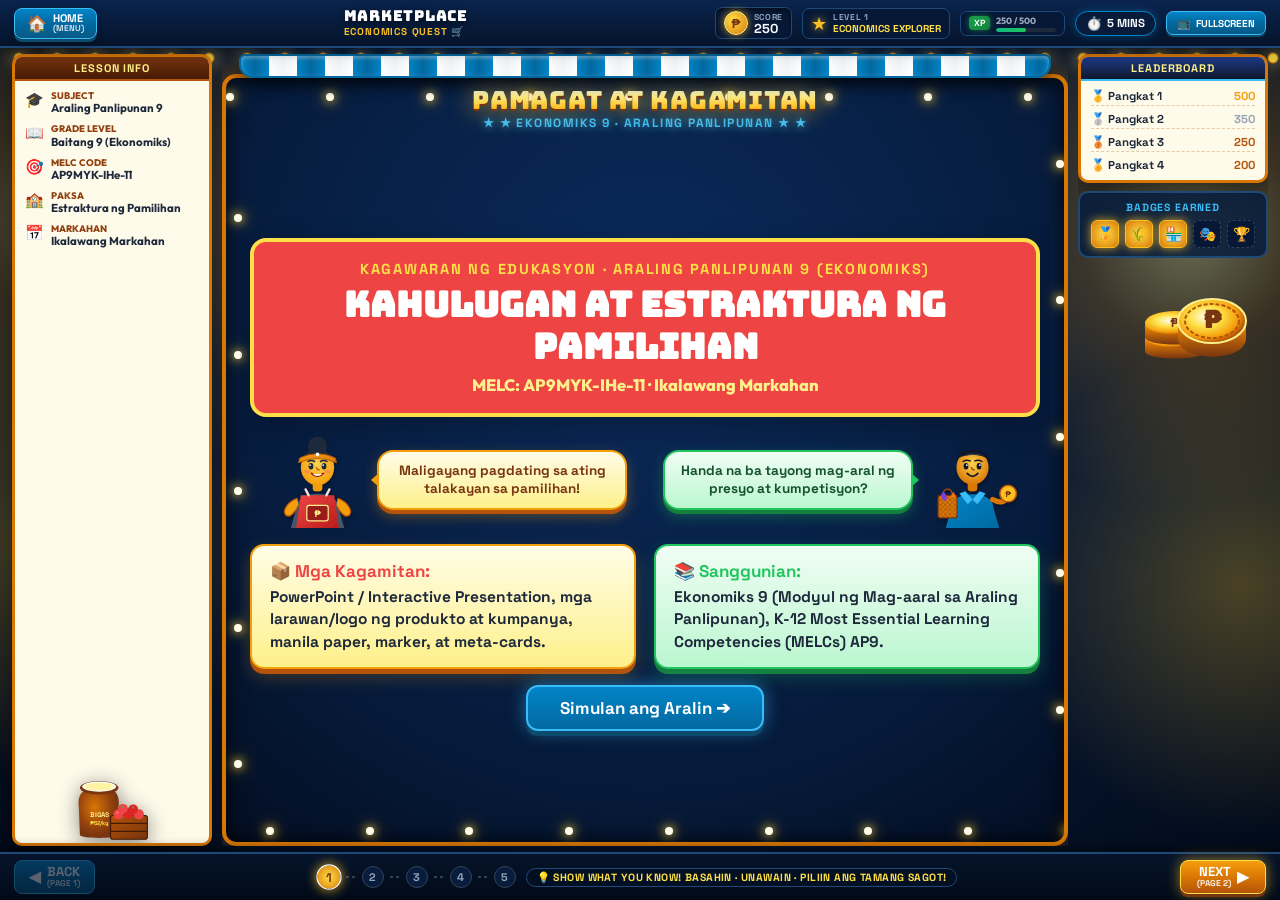
==== index.html @ eea70556 "feat: Complete Marketplace Economics Quest interactive presentation - 23-slide DepEd Grade 9 Araling" ====
<!DOCTYPE html>
<html lang="tl">
<head>
  <meta charset="UTF-8">
  <meta name="viewport" content="width=device-width, initial-scale=1.0">
  <title>Marketplace Economics Quest · Kahulugan at Estraktura ng Pamilihan (Ekonomiks 9)</title>
  <meta name="description" content="DepEd Grade 9 Araling Panlipunan Interactive Presentation: Marketplace Economics Quest.">

  <!-- Google Fonts: Space Grotesk, Bungee, Outfit -->
  <link rel="preconnect" href="https://fonts.googleapis.com">
  <link rel="preconnect" href="https://fonts.gstatic.com" crossorigin>
  <link href="https://fonts.googleapis.com/css2?family=Bungee&family=Outfit:wght@500;600;700;800;900&family=Space+Grotesk:wght@600;700;800;900&display=swap" rel="stylesheet">

  <!-- Modular Stylesheets -->
  <link rel="stylesheet" href="css/main.css">
  <link rel="stylesheet" href="css/backgrounds.css">
  <link rel="stylesheet" href="css/animations.css">
  <link rel="stylesheet" href="css/components.css">
</head>
<body>

  <!-- App Viewport for letterbox centering -->
  <div id="appViewport">
    <!-- Floating Fullscreen Exit Notice -->
    <div id="fullscreenExitNotice">
      <span>✕ Umalis sa Present Mode (o pindutin ang Esc)</span>
    </div>

    <!-- Fixed 16:9 Stage Container (1280x720) -->
    <div id="slideStage" class="stage-night-market">
      
      <!-- Hanging Warm Fairy Lights String -->
      <div class="fairy-lights-string"></div>

      <!-- ============================================================
           TOP GAME HUD BAR
           ============================================================ -->
      <header class="game-hud-bar">
        <!-- Home Button -->
        <button class="hud-btn-home" onclick="App.jumpToId('menu')" title="Bumalik sa Talaan ng Aralin">
          <span class="hud-home-icon">🏠</span>
          <div class="hud-home-text">
            <span class="hud-home-main">HOME</span>
            <span class="hud-home-sub">(MENU)</span>
          </div>
        </button>

        <!-- Marketplace Economics Quest Title Badge -->
        <div class="hud-title-badge">
          <div class="hud-title-text">
            <span class="hud-title-main">MARKETPLACE</span>
            <span class="hud-title-sub">ECONOMICS QUEST 🛒</span>
          </div>
        </div>

        <!-- HUD Game Stats Widgets -->
        <div class="hud-stats-group">
          <!-- 1. Score Widget -->
          <div class="hud-widget">
            <div class="hud-coin-icon">₱</div>
            <div class="hud-stat-meta">
              <span class="hud-stat-label">SCORE</span>
              <span class="hud-stat-value" id="hudScoreVal">250</span>
            </div>
          </div>

          <!-- 2. Level Badge -->
          <div class="hud-level-badge">
            <span class="hud-star-icon">★</span>
            <div class="hud-stat-meta">
              <span class="hud-stat-label">LEVEL <span id="hudLevelNum">1</span></span>
              <span class="hud-level-role">ECONOMICS EXPLORER</span>
            </div>
          </div>

          <!-- 3. XP Progress Bar -->
          <div class="hud-xp-widget">
            <span class="hud-xp-badge">XP</span>
            <div class="hud-stat-meta">
              <div class="hud-xp-meta">
                <span id="hudXpText">250 / 500</span>
              </div>
              <div class="hud-xp-track">
                <div id="hudXpBar" class="hud-xp-bar"></div>
              </div>
            </div>
          </div>

          <!-- 4. Timer Pill -->
          <div class="hud-timer-pill">
            <span class="hud-timer-icon">⏱️</span>
            <span>5 MINS</span>
          </div>

          <!-- Fullscreen Toggle -->
          <button class="hud-btn-fs" id="presentModeBtn" title="I-present nang Fullscreen (F)">
            <span>📺</span>
            <span class="hud-fs-label">FULLSCREEN</span>
          </button>
        </div>
      </header>

      <!-- ============================================================
           MAIN THREE-COLUMN DESK ARENA
           ============================================================ -->
      <main class="game-arena-layout">
        
        <!-- LEFT COLUMN: LESSON INFO TABLET -->
        <aside class="sidebar-tablet-left">
          <div class="tablet-header-tag">
            LESSON INFO
          </div>
          <div class="tablet-content-body">
            <div class="tablet-info-row">
              <span class="tablet-icon">🎓</span>
              <div>
                <div class="tablet-label">Subject</div>
                <div>Araling Panlipunan 9</div>
              </div>
            </div>
            <div class="tablet-info-row">
              <span class="tablet-icon">📖</span>
              <div>
                <div class="tablet-label">Grade Level</div>
                <div>Baitang 9 (Ekonomiks)</div>
              </div>
            </div>
            <div class="tablet-info-row">
              <span class="tablet-icon">🎯</span>
              <div>
                <div class="tablet-label">MELC Code</div>
                <div>AP9MYK-IHe-11</div>
              </div>
            </div>
            <div class="tablet-info-row">
              <span class="tablet-icon">🏫</span>
              <div>
                <div class="tablet-label">Paksa</div>
                <div>Estraktura ng Pamilihan</div>
              </div>
            </div>
            <div class="tablet-info-row">
              <span class="tablet-icon">📅</span>
              <div>
                <div class="tablet-label">Markahan</div>
                <div>Ikalawang Markahan</div>
              </div>
            </div>
          </div>
          <!-- Stall Market Prop docked at base of left tablet -->
          <div class="left-market-prop" id="leftMarketPropContainer"></div>
        </aside>

        <!-- CENTER COLUMN: MAIN GAME ARENA & MARQUEE SIGNBOARD -->
        <section class="center-game-arena">
          <!-- 3D Scallop Awning Canopy -->
          <div class="scallop-canopy"></div>

          <!-- Illuminated Marquee Signboard -->
          <div class="marquee-signboard">
            <!-- Glowing Marquee Bulbs Track along Golden Border -->
            <div class="marquee-bulbs-track" id="marqueeBulbsContainer"></div>

            <!-- Dynamic Marquee Header Title -->
            <div class="marquee-header-wrap">
              <div class="marquee-main-title" id="marqueeTitle">EVALUATION QUEST!</div>
              <div class="marquee-sub-title" id="marqueeSubtitle">★ ★ PILIIN ANG TAMANG SAGOT! ★ ★</div>
            </div>

            <!-- Dynamic Slide Content Container -->
            <div class="marquee-slide-body" id="slideCanvas">
              <!-- Rendered slides injected dynamically here -->
            </div>
          </div>
        </section>

        <!-- RIGHT COLUMN: LEADERBOARD & COIN STACK -->
        <aside class="sidebar-tablet-right">
          <!-- Leaderboard Tablet -->
          <div class="leaderboard-tablet">
            <div class="tablet-header-tag leaderboard-header-tag">
              LEADERBOARD
            </div>
            <div class="leaderboard-list" id="leaderboardList">
              <div class="lb-row">
                <span>🥇 Pangkat 1</span>
                <span class="lb-score-gold" id="lbScore1">500</span>
              </div>
              <div class="lb-row">
                <span>🥈 Pangkat 2</span>
                <span class="lb-score-silver" id="lbScore2">350</span>
              </div>
              <div class="lb-row">
                <span>🥉 Pangkat 3</span>
                <span class="lb-score-bronze" id="lbScore3">250</span>
              </div>
              <div class="lb-row">
                <span>🏅 Pangkat 4</span>
                <span class="lb-score-bronze" id="lbScore4">200</span>
              </div>
            </div>
          </div>

          <!-- Badges Earned Container -->
          <div class="badges-container">
            <div class="badges-header">BADGES EARNED</div>
            <div class="badge-slots-row">
              <div class="badge-slot earned" title="Pagsusuri Champion">🏅</div>
              <div class="badge-slot earned" title="Sorting Master">🌾</div>
              <div class="badge-slot earned" title="Market Explorer">🏪</div>
              <div class="badge-slot" title="Roleplay Artist">🎭</div>
              <div class="badge-slot" title="Quiz Ace">🏆</div>
            </div>
          </div>

          <!-- 3D Stack of Golden ₱ Coins with Ambient Glow -->
          <div class="coin-stack-container" id="coinStackWrap"></div>
        </aside>

      </main>

      <!-- ============================================================
           BOTTOM CONTROL BAR & CHUNKY 3D ARCADE BUTTONS
           ============================================================ */ -->
      <footer class="bottom-arcade-bar">
        <!-- Chunky Blue Back Button -->
        <button class="btn-arcade-blue" id="prevBtn" onclick="App.prevSlide()">
          <span class="btn-arcade-arrow">◀</span>
          <div class="btn-arcade-col-left">
            <span>BACK</span>
            <span class="btn-arcade-page-back" id="backPageLabel">(PAGE 1)</span>
          </div>
        </button>

        <!-- Bottom Center Stepper & Glowing Marquee Ticker -->
        <div class="bottom-center-stepper">
          <!-- Stepper Nodes (1 to 5) -->
          <div class="stepper-nodes-row">
            <div class="step-node active" id="stepNode-1">1</div>
            <div class="step-connector"></div>
            <div class="step-node" id="stepNode-2">2</div>
            <div class="step-connector"></div>
            <div class="step-node" id="stepNode-3">3</div>
            <div class="step-connector"></div>
            <div class="step-node" id="stepNode-4">4</div>
            <div class="step-connector"></div>
            <div class="step-node" id="stepNode-5">5</div>
          </div>

          <!-- Glowing Marquee Ticker -->
          <div class="bottom-ticker-wrap">
            <span>💡 SHOW WHAT YOU KNOW! BASAHIN · UNAWAIN · PILIIN ANG TAMANG SAGOT!</span>
          </div>
        </div>

        <!-- Glowing Golden-Amber Next Button -->
        <button class="btn-arcade-gold" id="nextBtn" onclick="App.nextSlide()">
          <div class="btn-arcade-col-right">
            <span>NEXT</span>
            <span class="btn-arcade-page-next" id="nextPageLabel">(PAGE 2)</span>
          </div>
          <span class="btn-arcade-arrow">▶</span>
        </button>
      </footer>

    </div>
  </div>

  <!-- Draggable Ghost for Pointer DnD -->
  <div id="dragGhost"></div>

  <!-- Modular Scripts -->
  <script src="js/data.js"></script>
  <script src="js/mascots.js"></script>
  <script src="js/stage.js"></script>
  <script src="js/dnd.js"></script>
  <script src="js/slides.js"></script>
  <script src="js/app.js"></script>
</body>
</html>
---- css/main.css ----
/* ============================================================
   MARKETPLACE ECONOMICS QUEST — CORE DESIGN SYSTEM
   Arcade / Game UI with Glowing Marquee & 3D Elements
   Fixed 16:9 Stage (1280x720) with Responsive Auto-Scaler
   ============================================================ */

:root {
  /* Arcade Midnight Palette */
  --bg-dark-deep: #020A17;
  --bg-dark-mid: #051833;
  --bg-dark-blue: #0A2852;
  --bg-navy-panel: #071D3D;
  --bg-glass-card: rgba(10, 36, 75, 0.85);

  /* Glowing Neon Accents */
  --glow-gold: #FBBF24;
  --glow-gold-bright: #FDE047;
  --glow-gold-dark: #B45309;
  --glow-gold-shadow: 0 0 16px rgba(251, 191, 36, 0.65), 0 0 32px rgba(217, 119, 6, 0.4);
  
  --glow-blue: #38BDF8;
  --glow-blue-bright: #7DD3FC;
  --glow-blue-shadow: 0 0 16px rgba(56, 189, 248, 0.65), 0 0 30px rgba(2, 132, 199, 0.4);

  --glow-green: #22C55E;
  --glow-green-shadow: 0 0 14px rgba(34, 197, 94, 0.7);

  --glow-red: #EF4444;
  --glow-red-shadow: 0 0 14px rgba(239, 68, 68, 0.7);

  /* Marquee Gold Border & Bulbs */
  --marquee-border: #D97706;
  --marquee-gold-light: #FEF08A;
  --bulb-on: #FFFBEB;
  --bulb-glow: 0 0 10px #FDE047, 0 0 18px #F59E0B;

  /* Parchment Tablet */
  --parchment-bg: #FFFBEB;
  --parchment-border: #D97706;
  --parchment-shadow: 0 10px 25px rgba(0, 0, 0, 0.45);
  --parchment-text: #1E293B;

  /* 3D Button Shadows */
  --btn-blue-face: linear-gradient(180deg, #0284C7 0%, #0369A1 50%, #075985 100%);
  --btn-blue-edge: #0C4A6E;
  --btn-gold-face: linear-gradient(180deg, #F59E0B 0%, #D97706 50%, #B45309 100%);
  --btn-gold-edge: #78350F;

  /* Classroom & Palengke Accents */
  --market-red: #EF4444;
  --market-red-dark: #B91C1C;
  --market-green: #22C55E;
  --market-green-light: #DCFCE7;
  --market-green-dark: #15803D;
  --market-gold: #F59E0B;
  --market-yellow: #FDE047;
  --slate-board: #0F172A;
  --slate-board-deep: #020617;
  --chalk-white: #F8FAFC;
  --ink: #F8FAFC;
  --ink-muted: #94A3B8;

  /* Stage Dimensions */
  --stage-width: 1280px;
  --stage-height: 720px;
}

*, *::before, *::after {
  box-sizing: border-box;
  margin: 0;
  padding: 0;
}

html, body {
  width: 100%;
  height: 100%;
  overflow: hidden;
  background: #020610;
  font-family: 'Outfit', -apple-system, BlinkMacSystemFont, sans-serif;
  color: #F8FAFC;
  -webkit-font-smoothing: antialiased;
}

/* Floating Fullscreen Exit Notice (Fixed top-right, never occupies layout flow) */
#fullscreenExitNotice {
  position: fixed;
  top: 14px;
  right: 18px;
  background: rgba(15, 23, 42, 0.92);
  border: 1.5px solid rgba(255, 255, 255, 0.25);
  color: #F8FAFC;
  font-family: 'Space Grotesk', sans-serif;
  font-size: 11.5px;
  font-weight: 800;
  padding: 6px 14px;
  border-radius: 999px;
  -webkit-backdrop-filter: blur(8px);
  backdrop-filter: blur(8px);
  cursor: pointer;
  display: none;
  z-index: 99999;
  box-shadow: 0 4px 16px rgba(0, 0, 0, 0.6);
  transition: background 0.2s ease, transform 0.2s ease;
}

#fullscreenExitNotice:hover {
  background: #DC2626;
  border-color: #EF4444;
  transform: translateY(-1px);
}

/* App Viewport Container (True Fluid Web View) */
#appViewport {
  width: 100vw;
  height: 100vh;
  display: flex;
  flex-direction: column;
  background: #020610;
  overflow: hidden;
  position: relative;
}

/* Fluid Responsive Stage Container (Adapts to Web & Fullscreen) */
#slideStage {
  width: 100%;
  height: 100%;
  max-width: 100vw;
  max-height: 100vh;
  flex: 1;
  min-height: 0;
  position: relative;
  margin: 0 auto;
  box-shadow: none;
  overflow: hidden;
  display: flex;
  flex-direction: column;
  background: radial-gradient(circle at 50% 30%, #0B254E 0%, #05152F 60%, #020A18 100%);
  border-radius: 0;
  transform: none;
}

/* ============================================================
   TOP GAME HUD BAR (Slim 48px)
   ============================================================ */
.game-hud-bar {
  height: 48px;
  min-height: 48px;
  max-height: 48px;
  background: linear-gradient(180deg, #0A244E 0%, #05142B 100%);
  border-bottom: 2px solid #1E4976;
  box-shadow: 0 2px 14px rgba(0, 0, 0, 0.5);
  display: flex;
  align-items: center;
  justify-content: space-between;
  padding: 0 14px;
  z-index: 100;
  position: relative;
  flex-shrink: 0;
}

/* 3D Glossy Blue Home Menu Button */
.hud-btn-home {
  background: var(--btn-blue-face);
  color: #FFFFFF;
  border: 1.5px solid #38BDF8;
  border-radius: 8px;
  padding: 4px 12px;
  font-family: 'Space Grotesk', sans-serif;
  font-size: 12px;
  font-weight: 800;
  display: flex;
  align-items: center;
  gap: 6px;
  cursor: pointer;
  box-shadow: 0 3px 0 var(--btn-blue-edge), 0 4px 10px rgba(0, 0, 0, 0.4);
  transition: transform 0.1s ease, box-shadow 0.1s ease;
}

.hud-btn-home:hover {
  transform: translateY(-1px);
  box-shadow: 0 4px 0 var(--btn-blue-edge), 0 0 12px rgba(56, 189, 248, 0.4);
}

.hud-btn-home:active {
  transform: translateY(2px);
  box-shadow: 0 1px 0 var(--btn-blue-edge);
}

.hud-home-icon {
  font-size: 16px;
}

.hud-home-text {
  display: flex;
  flex-direction: column;
  align-items: flex-start;
  line-height: 1;
}

.hud-home-main {
  font-size: 11px;
  font-weight: 900;
}

.hud-home-sub {
  font-size: 8.5px;
  opacity: 0.8;
}

/* HUD Marketplace Quest Title Badge */
.hud-title-badge {
  display: flex;
  align-items: center;
  gap: 8px;
}

.hud-title-text {
  display: flex;
  flex-direction: column;
}

.hud-title-main {
  font-family: 'Bungee', Impact, sans-serif;
  font-size: 15px;
  color: #FFFFFF;
  letter-spacing: 0.05em;
  text-shadow: 0 2px 6px rgba(0, 0, 0, 0.6);
  line-height: 1.1;
}

.hud-title-sub {
  font-family: 'Space Grotesk', sans-serif;
  font-size: 10px;
  font-weight: 800;
  color: #FBBF24;
  letter-spacing: 0.08em;
  text-transform: uppercase;
}

/* HUD Game Stats Widgets */
.hud-stats-group {
  display: flex;
  align-items: center;
  gap: 10px;
}

/* 1. Score Widget */
.hud-widget {
  background: #061836;
  border: 1.5px solid #1E4976;
  border-radius: 7px;
  padding: 3px 8px;
  display: flex;
  align-items: center;
  gap: 6px;
  box-shadow: inset 0 2px 4px rgba(0, 0, 0, 0.5);
}

.hud-coin-icon {
  width: 24px;
  height: 24px;
  border-radius: 50%;
  background: radial-gradient(circle at 35% 35%, #FDE047, #D97706);
  border: 1.5px solid #FEF08A;
  display: flex;
  align-items: center;
  justify-content: center;
  font-family: 'Space Grotesk', sans-serif;
  font-size: 13px;
  font-weight: 900;
  color: #78350F;
  box-shadow: 0 0 8px rgba(251, 191, 36, 0.7);
}

.hud-stat-meta {
  display: flex;
  flex-direction: column;
}

.hud-stat-label {
  font-family: 'Space Grotesk', sans-serif;
  font-size: 8.5px;
  font-weight: 800;
  color: #94A3B8;
  letter-spacing: 0.08em;
  text-transform: uppercase;
}

.hud-stat-value {
  font-family: 'Space Grotesk', monospace;
  font-size: 13px;
  font-weight: 900;
  color: #F8FAFC;
  line-height: 1;
}

/* 2. Level Badge */
.hud-level-badge {
  display: flex;
  align-items: center;
  gap: 6px;
  background: #061836;
  border: 1.5px solid #1E4976;
  border-radius: 7px;
  padding: 3px 8px;
}

.hud-star-icon {
  font-size: 18px;
  color: #FBBF24;
  text-shadow: 0 0 8px rgba(251, 191, 36, 0.8);
}

.hud-level-role {
  font-family: 'Space Grotesk', sans-serif;
  font-size: 10px;
  font-weight: 900;
  color: #FDE047;
}

/* 3. XP Progress Bar */
.hud-xp-widget {
  display: flex;
  align-items: center;
  gap: 6px;
  background: #061836;
  border: 1.5px solid #1E4976;
  border-radius: 7px;
  padding: 3px 8px;
}

.hud-xp-badge {
  background: linear-gradient(135deg, #16A34A, #15803D);
  color: #FFFFFF;
  font-family: 'Space Grotesk', sans-serif;
  font-size: 9px;
  font-weight: 900;
  padding: 1px 5px;
  border-radius: 4px;
  box-shadow: 0 0 6px rgba(34, 197, 94, 0.5);
}

.hud-xp-meta {
  display: flex;
  justify-content: space-between;
  font-size: 9px;
  font-weight: 800;
  color: #94A3B8;
  margin-bottom: 2px;
}

.hud-xp-track {
  width: 60px;
  height: 4px;
  background: #1E293B;
  border-radius: 999px;
  overflow: hidden;
}

.hud-xp-bar {
  height: 100%;
  width: 50%;
  background: linear-gradient(90deg, #10B981, #22C55E);
  border-radius: 999px;
  transition: width 0.3s ease;
}

/* 4. Timer Pill */
.hud-timer-pill {
  background: #081B3B;
  border: 1.5px solid #0284C7;
  border-radius: 999px;
  padding: 3px 10px;
  display: flex;
  align-items: center;
  gap: 5px;
  font-family: 'Space Grotesk', sans-serif;
  font-size: 11.5px;
  font-weight: 800;
  color: #F8FAFC;
  box-shadow: 0 0 8px rgba(2, 132, 199, 0.4);
}

.hud-timer-icon {
  font-size: 13px;
}

/* Fullscreen Button */
.hud-btn-fs {
  background: var(--btn-blue-face);
  color: #FFFFFF;
  border: 1.5px solid #38BDF8;
  border-radius: 7px;
  padding: 4px 10px;
  font-family: 'Space Grotesk', sans-serif;
  font-size: 11px;
  font-weight: 800;
  cursor: pointer;
  display: flex;
  align-items: center;
  gap: 5px;
  box-shadow: 0 2px 0 var(--btn-blue-edge);
}

.hud-fs-label {
  font-size: 10px;
  font-weight: 900;
}

.hud-btn-fs:hover {
  transform: translateY(-1px);
  box-shadow: 0 3px 0 var(--btn-blue-edge), 0 0 10px rgba(56, 189, 248, 0.5);
}

/* ============================================================
   MAIN GAME ARENA GRID (THREE-COLUMN DESK LAYOUT)
   ============================================================ */
.game-arena-layout {
  flex: 1;
  min-height: 0;
  display: grid;
  grid-template-columns: 200px 1fr 190px;
  gap: 10px;
  padding: 6px 12px;
  overflow: hidden;
  position: relative;
  z-index: 10;
}

/* Left Sidebar: Lesson Info Parchment Tablet */
.sidebar-tablet-left {
  background: var(--parchment-bg);
  border: 3px solid var(--parchment-border);
  border-radius: 10px;
  box-shadow: var(--parchment-shadow);
  display: flex;
  flex-direction: column;
  overflow: hidden;
  position: relative;
}

.tablet-header-tag {
  background: linear-gradient(180deg, #78350F 0%, #451A03 100%);
  color: #FEF08A;
  border-bottom: 2px solid #B45309;
  text-align: center;
  padding: 4px 8px;
  font-family: 'Space Grotesk', sans-serif;
  font-size: 11px;
  font-weight: 900;
  letter-spacing: 0.08em;
  text-transform: uppercase;
}

.tablet-content-body {
  padding: 8px 10px;
  display: flex;
  flex-direction: column;
  gap: 6px;
  font-size: 11.5px;
  font-weight: 700;
  color: var(--parchment-text);
  line-height: 1.3;
}

.tablet-info-row {
  display: flex;
  gap: 7px;
  align-items: flex-start;
}

.tablet-icon {
  font-size: 15px;
  flex-shrink: 0;
  margin-top: 1px;
}

.tablet-label {
  font-size: 9.5px;
  font-weight: 800;
  color: #92400E;
  text-transform: uppercase;
}

/* Right Sidebar: Leaderboard Tablet & Coin Stack */
.sidebar-tablet-right {
  display: flex;
  flex-direction: column;
  gap: 8px;
  overflow: hidden;
}

.leaderboard-tablet {
  background: var(--parchment-bg);
  border: 3px solid var(--parchment-border);
  border-radius: 10px;
  box-shadow: var(--parchment-shadow);
  overflow: hidden;
  display: flex;
  flex-direction: column;
}

.leaderboard-list {
  padding: 6px 10px;
  display: flex;
  flex-direction: column;
  gap: 4px;
  font-family: 'Space Grotesk', sans-serif;
  font-size: 11.5px;
  font-weight: 800;
  color: var(--parchment-text);
}

.lb-row {
  display: flex;
  align-items: center;
  justify-content: space-between;
  padding: 2px 0;
  border-bottom: 1px dashed rgba(180, 83, 9, 0.3);
}
.lb-row:last-child {
  border-bottom: none;
}

.leaderboard-header-tag {
  background: linear-gradient(180deg, #1E3A8A 0%, #0F172A 100%);
  color: #FEF08A;
  border-bottom: 2px solid #38BDF8;
}

.lb-score-gold {
  color: #F59E0B;
}

.lb-score-silver {
  color: #94A3B8;
}

.lb-score-bronze {
  color: #B45309;
}

/* 3D Stack of Golden ₱ Coins */
.coin-stack-container {
  display: flex;
  align-items: center;
  justify-content: flex-end;
  padding-right: 8px;
  position: relative;
}

.coin-stack-img {
  width: 90px;
  height: auto;
  filter: drop-shadow(0 6px 12px rgba(251, 191, 36, 0.45));
}

/* Badges Earned Container */
.badges-container {
  background: rgba(7, 29, 61, 0.85);
  border: 2px solid #1E4976;
  border-radius: 10px;
  padding: 8px 10px;
  display: flex;
  flex-direction: column;
  gap: 6px;
}

.badges-header {
  font-family: 'Space Grotesk', sans-serif;
  font-size: 10.5px;
  font-weight: 900;
  color: #38BDF8;
  letter-spacing: 0.08em;
  text-align: center;
  text-transform: uppercase;
}

.badge-slots-row {
  display: flex;
  justify-content: center;
  gap: 6px;
}

.badge-slot {
  width: 28px;
  height: 28px;
  border-radius: 6px;
  background: #061836;
  border: 1.5px dashed #334155;
  display: flex;
  align-items: center;
  justify-content: center;
  font-size: 14px;
}

.badge-slot.earned {
  border: 1.5px solid #FBBF24;
  background: radial-gradient(circle, #FDE047, #D97706);
  box-shadow: 0 0 10px rgba(251, 191, 36, 0.8);
}

/* Center Stage Viewport (Holds the 3D Marquee Stage) */
.center-game-arena {
  display: flex;
  flex-direction: column;
  height: 100%;
  flex: 1;
  min-height: 0;
  position: relative;
  overflow: hidden;
}

/* 3D Striped Scallop Awning Canopy */
.scallop-canopy {
  height: 24px;
  width: 96%;
  margin: 0 auto;
  background: repeating-linear-gradient(
    90deg,
    #0284C7 0,
    #0369A1 14px,
    #0284C7 28px,
    #FFFFFF 28px,
    #F1F5F9 42px,
    #FFFFFF 56px
  );
  border-radius: 6px 6px 14px 14px;
  box-shadow: 0 6px 16px rgba(0, 0, 0, 0.6), inset 0 2px 4px rgba(255, 255, 255, 0.4);
  position: relative;
  z-index: 30;
  border: 2px solid #0369A1;
  flex-shrink: 0;
}

/* ============================================================
   ILLUMINATED MARQUEE SIGNBOARD (WITH GLOWING BULBS)
   ============================================================ */
.marquee-signboard {
  flex: 1;
  min-height: 0;
  background: radial-gradient(circle at 50% 30%, #0A2B5C 0%, #061A3A 70%, #030E22 100%);
  border: 4px solid var(--marquee-border);
  border-radius: 14px;
  box-shadow: 0 0 20px rgba(217, 119, 6, 0.45), inset 0 0 20px rgba(0, 0, 0, 0.8);
  position: relative;
  display: flex;
  flex-direction: column;
  padding: 8px 14px;
  overflow: hidden;
  margin-top: -4px;
  z-index: 20;
}

/* Glowing Marquee Bulbs along the Border */
.marquee-bulbs-track {
  position: absolute;
  top: 0;
  left: 0;
  right: 0;
  bottom: 0;
  pointer-events: none;
  border-radius: 12px;
}

.marquee-bulb {
  position: absolute;
  width: 8px;
  height: 8px;
  border-radius: 50%;
  background: var(--bulb-on);
  box-shadow: var(--bulb-glow);
  animation: bulbBlink 1.4s ease-in-out infinite alternate;
}

@keyframes bulbBlink {
  0% { opacity: 0.65; transform: scale(0.9); }
  100% { opacity: 1; transform: scale(1.15); box-shadow: 0 0 14px #FEF08A, 0 0 24px #F59E0B; }
}

/* Marquee Header Title */
.marquee-header-wrap {
  text-align: center;
  margin-bottom: 4px;
  position: relative;
  flex-shrink: 0;
}

.marquee-main-title {
  font-family: 'Bungee', Impact, sans-serif;
  font-size: clamp(20px, 2.2vw, 25px);
  background: linear-gradient(180deg, #FFFFFF 0%, #FEF08A 35%, #FBBF24 75%, #D97706 100%);
  -webkit-background-clip: text;
  background-clip: text;
  -webkit-text-fill-color: transparent;
  filter: drop-shadow(0 2px 0 #78350F) drop-shadow(0 0 12px rgba(251, 191, 36, 0.7));
  letter-spacing: 0.03em;
  line-height: 1.15;
}

.marquee-sub-title {
  font-family: 'Space Grotesk', sans-serif;
  font-size: clamp(10.5px, 1vw, 12px);
  font-weight: 900;
  color: #38BDF8;
  letter-spacing: 0.12em;
  text-transform: uppercase;
  text-shadow: 0 0 10px rgba(56, 189, 248, 0.8);
}

/* Slide Content Dynamic Container inside Marquee (Fluid Scrollable Canvas) */
.marquee-slide-body {
  flex: 1;
  min-height: 0;
  position: relative;
  overflow-y: auto;
  overflow-x: hidden;
  padding-right: 2px;
}

/* Custom Slim Scrollbar for Slide Canvas */
.marquee-slide-body::-webkit-scrollbar {
  width: 5px;
}
.marquee-slide-body::-webkit-scrollbar-track {
  background: rgba(2, 10, 24, 0.5);
  border-radius: 999px;
}
.marquee-slide-body::-webkit-scrollbar-thumb {
  background: #1E4976;
  border-radius: 999px;
}
.marquee-slide-body::-webkit-scrollbar-thumb:hover {
  background: #38BDF8;
}

/* ============================================================
   BOTTOM NAVIGATION BAR & ARCADE BUTTONS (Slim & Compact 48px)
   ============================================================ */
.bottom-arcade-bar {
  height: 48px;
  min-height: 48px;
  max-height: 48px;
  background: linear-gradient(180deg, #05142B 0%, #020A17 100%);
  border-top: 2px solid #1E4976;
  box-shadow: 0 -2px 12px rgba(0, 0, 0, 0.6);
  display: flex;
  align-items: center;
  justify-content: space-between;
  padding: 0 14px;
  z-index: 100;
  position: relative;
  flex-shrink: 0;
}

/* Chunky 3D Arcade Buttons */
.btn-arcade-blue {
  background: var(--btn-blue-face);
  color: #FFFFFF;
  border: 1.5px solid #38BDF8;
  border-radius: 8px;
  padding: 4px 14px;
  font-family: 'Space Grotesk', sans-serif;
  font-size: 13px;
  font-weight: 900;
  display: flex;
  align-items: center;
  gap: 6px;
  cursor: pointer;
  box-shadow: 0 3px 0 var(--btn-blue-edge), 0 4px 10px rgba(0, 0, 0, 0.4);
  transition: transform 0.1s ease, box-shadow 0.1s ease;
}

.btn-arcade-blue:hover:not(:disabled) {
  transform: translateY(-1px);
  box-shadow: 0 4px 0 var(--btn-blue-edge), 0 0 12px rgba(56, 189, 248, 0.6);
}

.btn-arcade-blue:active:not(:disabled) {
  transform: translateY(2px);
  box-shadow: 0 1px 0 var(--btn-blue-edge);
}

.btn-arcade-blue:disabled {
  opacity: 0.35;
  cursor: not-allowed;
  box-shadow: none;
}

.btn-arcade-gold {
  background: var(--btn-gold-face);
  color: #FFFFFF;
  border: 1.5px solid #FDE047;
  border-radius: 8px;
  padding: 4px 16px;
  font-family: 'Space Grotesk', sans-serif;
  font-size: 13px;
  font-weight: 900;
  display: flex;
  align-items: center;
  gap: 6px;
  cursor: pointer;
  box-shadow: 0 3px 0 var(--btn-gold-edge), 0 0 14px rgba(251, 191, 36, 0.6);
  transition: transform 0.1s ease, box-shadow 0.1s ease;
}

.btn-arcade-gold:hover:not(:disabled) {
  transform: translateY(-1px);
  box-shadow: 0 4px 0 var(--btn-gold-edge), 0 0 18px rgba(251, 191, 36, 0.85);
}

.btn-arcade-gold:active:not(:disabled) {
  transform: translateY(2px);
  box-shadow: 0 1px 0 var(--btn-gold-edge);
}

.btn-arcade-gold:disabled {
  opacity: 0.35;
  cursor: not-allowed;
  box-shadow: none;
}

.btn-arcade-arrow {
  font-size: 15px;
}

.btn-arcade-col-left {
  display: flex;
  flex-direction: column;
  align-items: flex-start;
  line-height: 1.1;
}

.btn-arcade-col-right {
  display: flex;
  flex-direction: column;
  align-items: flex-end;
  line-height: 1.1;
}

.btn-arcade-page-back {
  font-size: 8.5px;
  opacity: 0.85;
}

.btn-arcade-page-next {
  font-size: 8.5px;
  opacity: 0.9;
}

/* Stepper & Legend Container */
.bottom-center-stepper {
  display: flex;
  align-items: center;
  gap: 10px;
}

.stepper-nodes-row {
  display: flex;
  align-items: center;
  gap: 6px;
}

.step-node {
  width: 22px;
  height: 22px;
  border-radius: 50%;
  background: #081D3D;
  border: 1.5px solid #334155;
  color: #94A3B8;
  font-family: 'Space Grotesk', sans-serif;
  font-size: 11px;
  font-weight: 900;
  display: flex;
  align-items: center;
  justify-content: center;
  transition: all 0.2s ease;
}

.step-node.active {
  background: radial-gradient(circle, #FDE047, #D97706);
  border: 1.5px solid #FFFFFF;
  color: #78350F;
  box-shadow: 0 0 10px rgba(251, 191, 36, 0.85);
  transform: scale(1.15);
}

.step-node.done {
  background: #16A34A;
  border-color: #4ADE80;
  color: #FFFFFF;
}

.step-connector {
  width: 10px;
  height: 2px;
  background: repeating-linear-gradient(90deg, #334155, #334155 3px, transparent 3px, transparent 6px);
}

/* Bottom Glowing Ticker */
.bottom-ticker-wrap {
  display: flex;
  align-items: center;
  gap: 6px;
  background: rgba(3, 16, 36, 0.8);
  border: 1px solid #1E4976;
  border-radius: 999px;
  padding: 2px 10px;
  font-family: 'Space Grotesk', sans-serif;
  font-size: 10.5px;
  font-weight: 800;
  color: #FDE047;
  letter-spacing: 0.04em;
  text-transform: uppercase;
  max-width: 460px;
  white-space: nowrap;
  overflow: hidden;
  text-overflow: ellipsis;
}

@media (max-width: 960px) {
  .game-arena-layout {
    grid-template-columns: 165px 1fr 160px;
    gap: 8px;
    padding: 6px 8px;
  }
  .bottom-ticker-wrap {
    display: none;
  }
}
---- css/backgrounds.css ----
/* ============================================================
   RICH NIGHT PALENGKE BACKDROP & GLOWING ATMOSPHERE
   Marketplace Economics Quest: Fairy Lights, Props, Awning
   ============================================================ */

/* Atmospheric Backdrop with Market Depth */
.stage-night-market {
  position: relative;
  background: 
    radial-gradient(ellipse at 12% 45%, rgba(245, 158, 11, 0.22) 0%, transparent 40%),
    radial-gradient(ellipse at 88% 50%, rgba(251, 191, 36, 0.2) 0%, transparent 40%),
    radial-gradient(circle at 50% 20%, #0E356A 0%, #061A3C 60%, #020917 100%);
  overflow: hidden;
}

/* Background Glowing Bokeh & Market Stall Illumination */
.stage-night-market::before {
  content: "";
  position: absolute;
  top: 0;
  left: 0;
  right: 0;
  bottom: 0;
  background-image: 
    /* Warm Hanging Lanterns / Bokeh Glows */
    radial-gradient(circle at 7% 24%, rgba(254, 240, 138, 0.4) 0%, rgba(245, 158, 11, 0.22) 8%, transparent 20%),
    radial-gradient(circle at 93% 26%, rgba(254, 240, 138, 0.4) 0%, rgba(245, 158, 11, 0.22) 8%, transparent 20%),
    radial-gradient(circle at 3% 60%, rgba(251, 191, 36, 0.28) 0%, transparent 18%),
    radial-gradient(circle at 97% 65%, rgba(251, 191, 36, 0.28) 0%, transparent 18%),
    /* Central Ambient Glow */
    radial-gradient(circle at 50% 45%, rgba(56, 189, 248, 0.12) 0%, transparent 45%);
  pointer-events: none;
  z-index: 1;
}

/* Hanging Warm Fairy Lights across the Top */
.fairy-lights-string {
  position: absolute;
  top: 48px;
  left: 0;
  right: 0;
  height: 24px;
  background-image: radial-gradient(circle, #FDE047 3.5px, #F59E0B 4.5px, transparent 6px);
  background-size: 38px 20px;
  background-repeat: repeat-x;
  filter: drop-shadow(0 0 8px rgba(254, 240, 138, 0.9));
  pointer-events: none;
  z-index: 5;
  opacity: 0.9;
}

/* Left Bottom Palengke Prop: Sack of Bigas & Produce Crate (Docked in Left Sidebar) */
.left-market-prop {
  position: relative;
  margin-top: auto;
  width: 100%;
  height: 72px;
  display: flex;
  align-items: center;
  justify-content: center;
  pointer-events: none;
  z-index: 2;
  filter: drop-shadow(0 4px 10px rgba(0, 0, 0, 0.45));
}

.left-market-prop svg {
  width: auto;
  height: 100%;
  max-height: 68px;
  max-width: 100%;
}

/* Right Bottom Palengke Prop: Stack of ₱ Gold Coins (Docked in Right Sidebar) */
.right-market-prop {
  position: relative;
  margin-top: auto;
  width: 100%;
  height: 65px;
  display: flex;
  align-items: center;
  justify-content: center;
  pointer-events: none;
  z-index: 2;
  filter: drop-shadow(0 4px 12px rgba(251, 191, 36, 0.4));
}

.right-market-prop svg {
  width: auto;
  height: 100%;
  max-height: 62px;
  max-width: 100%;
}
---- css/animations.css ----
/* ============================================================
   SIGNATURE 3D SLIDE TRANSITIONS & STAGGERED ENTRANCES
   DepEd Grade 9 Araling Panlipunan: Pamilihan Lesson
   GPU Accelerated, Smooth, Respects prefers-reduced-motion
   ============================================================ */

/* Signature 3D Perspective Slide Transitions */
.slide-view {
  position: absolute;
  top: 0;
  left: 0;
  width: 100%;
  height: 100%;
  display: flex;
  flex-direction: column;
  justify-content: center;
  overflow: hidden;
  padding: 4px 10px;
  transition: transform 0.4s cubic-bezier(0.16, 1, 0.3, 1), 
              opacity 0.35s cubic-bezier(0.16, 1, 0.3, 1);
}

/* Active Slide in view */
.slide-view.active {
  transform: translateX(0) translateZ(0) rotateY(0deg);
  opacity: 1;
  pointer-events: auto;
  z-index: 10;
}

/* Entering from right (Next slide) */
.slide-view.enter-next {
  transform: translateX(100%) translateZ(-120px) rotateY(12deg);
  opacity: 0;
  pointer-events: none;
  z-index: 20;
}

/* Entering from left (Prev slide) */
.slide-view.enter-prev {
  transform: translateX(-100%) translateZ(-120px) rotateY(-12deg);
  opacity: 0;
  pointer-events: none;
  z-index: 20;
}

/* Exiting to left */
.slide-view.exit-left {
  transform: translateX(-100%) translateZ(-120px) rotateY(-12deg);
  opacity: 0;
  pointer-events: none;
  z-index: 5;
}

/* Exiting to right */
.slide-view.exit-right {
  transform: translateX(100%) translateZ(-120px) rotateY(12deg);
  opacity: 0;
  pointer-events: none;
  z-index: 5;
}

/* Hidden (Inactive default) */
.slide-view.hidden {
  display: none;
  opacity: 0;
}

/* ============================================================
   ORCHESTRATED CONTENT ENTRANCES (STAGGERED DELAY)
   ============================================================ */
.slide-view.active .anim-fade-up {
  animation: slideContentFadeUp 0.38s cubic-bezier(0.16, 1, 0.3, 1) both;
}

.slide-view.active .stagger-1 { animation-delay: 0.04s; }
.slide-view.active .stagger-2 { animation-delay: 0.08s; }
.slide-view.active .stagger-3 { animation-delay: 0.12s; }
.slide-view.active .stagger-4 { animation-delay: 0.16s; }
.slide-view.active .stagger-5 { animation-delay: 0.20s; }
.slide-view.active .stagger-6 { animation-delay: 0.24s; }

@keyframes slideContentFadeUp {
  0% {
    opacity: 0;
    transform: translateY(14px);
  }
  100% {
    opacity: 1;
    transform: translateY(0);
  }
}

/* Mascot Gentle Float / Breathing Animation */
.mascot-svg {
  animation: mascotGentleFloat 4s ease-in-out infinite;
  transform-origin: bottom center;
}

@keyframes mascotGentleFloat {
  0%, 100% {
    transform: translateY(0);
  }
  50% {
    transform: translateY(-4px);
  }
}

/* Celebratory Micro-Interactions (Analysis Best Choice & Quiz Correct) */
@keyframes celebratePulse {
  0% {
    transform: scale(0.96);
  }
  50% {
    transform: scale(1.03);
  }
  100% {
    transform: scale(1);
  }
}

.anim-celebrate {
  animation: celebratePulse 0.32s cubic-bezier(0.34, 1.56, 0.64, 1) both;
}

/* Gentle Shake on Incorrect / Misconception Selection */
@keyframes shakeWrong {
  0%, 100% { transform: translateX(0); }
  20%, 60% { transform: translateX(-6px); }
  40%, 80% { transform: translateX(6px); }
}

.anim-shake {
  animation: shakeWrong 0.38s ease-in-out both;
}

/* 3D Flip Card Animation for Market Structures */
.flip-card-wrap {
  perspective: 1000px;
}

.flip-card-inner {
  position: relative;
  width: 100%;
  height: 100%;
  transition: transform 0.5s cubic-bezier(0.4, 0, 0.2, 1);
  transform-style: preserve-3d;
}

.flip-card-wrap.flipped .flip-card-inner {
  transform: rotateY(180deg);
}

.flip-card-front, .flip-card-back {
  position: absolute;
  top: 0;
  left: 0;
  width: 100%;
  height: 100%;
  -webkit-backface-visibility: hidden;
  backface-visibility: hidden;
  border-radius: 12px;
}

.flip-card-back {
  transform: rotateY(180deg);
}

/* ============================================================
   ACCESSIBILITY: PREFERS-REDUCED-MOTION OVERRIDE
   ============================================================ */
@media (prefers-reduced-motion: reduce) {
  .slide-view,
  .flip-card-inner,
  .progress-bar-fill,
  .btn-present,
  .choice-btn,
  .drag-chip {
    transition: none !important;
    animation: none !important;
    transform: none !important;
  }

  .slide-view.enter-next,
  .slide-view.enter-prev,
  .slide-view.exit-left,
  .slide-view.exit-right {
    opacity: 0 !important;
    transform: none !important;
  }

  .slide-view.active {
    opacity: 1 !important;
    transform: none !important;
  }

  .anim-celebrate,
  .anim-shake,
  .mascot-svg,
  .slide-view.active .anim-fade-up {
    animation: none !important;
    transform: none !important;
    opacity: 1 !important;
  }
}
---- css/components.css ----
/* ============================================================
   MARKETPLACE ECONOMICS QUEST — ARCADE QUEST COMPONENTS
   3D Beveled Quest Cards, Glowing Choices, Arcade Badges
   ============================================================ */

/* 3D Beveled Quest Card (White with Metallic Rim - Compact) */
.quest-card {
  background: linear-gradient(180deg, #FFFFFF 0%, #F1F5F9 100%);
  border: 2px solid #CBD5E1;
  border-radius: 10px;
  box-shadow: 0 4px 0 #94A3B8, 0 8px 16px rgba(0, 0, 0, 0.35);
  display: flex;
  flex-direction: column;
  justify-content: space-between;
  align-items: center;
  text-align: center;
  padding: 6px 6px;
  position: relative;
  transition: transform 0.15s ease, box-shadow 0.15s ease, border-color 0.15s ease;
  -webkit-user-select: none;
  user-select: none;
}

.quest-card:hover {
  transform: translateY(-2px);
  border-color: #38BDF8;
  box-shadow: 0 6px 0 #0284C7, 0 12px 20px rgba(56, 189, 248, 0.3);
}

.quest-card.active-quest {
  border-color: #FBBF24;
  box-shadow: 0 5px 0 #D97706, 0 0 16px rgba(251, 191, 36, 0.6);
}

/* Numbered Circular Badge on Card (1, 2, 3...) */
.quest-num-badge {
  position: absolute;
  top: -8px;
  left: -5px;
  width: 22px;
  height: 22px;
  border-radius: 50%;
  background: radial-gradient(circle at 35% 35%, #0284C7, #0C4A6E);
  border: 1.5px solid #FFFFFF;
  color: #FFFFFF;
  font-family: 'Space Grotesk', sans-serif;
  font-size: 11px;
  font-weight: 900;
  display: flex;
  align-items: center;
  justify-content: center;
  box-shadow: 0 2px 4px rgba(0, 0, 0, 0.5);
}

/* Status Pill Lock Badge at the bottom of Quest Card */
.quest-lock-pill {
  width: 90%;
  height: 18px;
  background: #334155;
  border-radius: 999px;
  display: flex;
  align-items: center;
  justify-content: center;
  gap: 3px;
  font-size: 9.5px;
  font-weight: 800;
  color: #94A3B8;
  margin-top: 3px;
}

.quest-lock-pill.unlocked {
  background: linear-gradient(135deg, #16A34A, #15803D);
  color: #FFFFFF;
  box-shadow: 0 0 6px rgba(34, 197, 94, 0.6);
}

/* Arcade Choice Buttons (Interactive Analysis & Quiz) */
.arcade-choice-btn {
  width: 100%;
  text-align: left;
  background: linear-gradient(180deg, #0B254E 0%, #051833 100%);
  border: 2px solid #1E4976;
  border-radius: 10px;
  padding: 12px 18px;
  margin-bottom: 7px;
  font-family: 'Space Grotesk', sans-serif;
  font-size: 17.5px;
  font-weight: 800;
  line-height: 1.4;
  color: #F8FAFC;
  cursor: pointer;
  display: flex;
  justify-content: space-between;
  align-items: center;
  box-shadow: 0 4px 0 #031024, 0 6px 14px rgba(0, 0, 0, 0.4);
  transition: all 0.12s ease;
}

.arcade-choice-btn:hover:not(:disabled) {
  background: linear-gradient(180deg, #0C3672 0%, #08244E 100%);
  border-color: #38BDF8;
  transform: translateX(4px);
  box-shadow: 0 4px 0 #0284C7, 0 0 16px rgba(56, 189, 248, 0.4);
}

.arcade-choice-btn.best-pick,
.arcade-choice-btn.correct {
  background: linear-gradient(180deg, #14532D 0%, #052E16 100%) !important;
  border-color: #22C55E !important;
  color: #DCFCE7 !important;
  font-weight: 800;
  box-shadow: 0 4px 0 #15803D, 0 0 18px rgba(34, 197, 94, 0.7) !important;
}

.arcade-choice-btn.wrong {
  background: linear-gradient(180deg, #7F1D1D 0%, #450A0A 100%) !important;
  border-color: #EF4444 !important;
  color: #FEE2E2 !important;
  box-shadow: 0 4px 0 #B91C1C, 0 0 18px rgba(239, 68, 68, 0.7) !important;
  animation: shakeWrong 0.35s ease-in-out;
}

/* ============================================================
   POINTER DRAG-AND-DROP (ARCADE QUEST BOARD)
   ============================================================ */
.arcade-drag-layout {
  display: grid;
  grid-template-columns: 280px 1fr;
  gap: 12px;
  height: 400px;
}

.arcade-chips-pool {
  background: rgba(3, 16, 36, 0.85);
  border: 2px dashed #1E4976;
  border-radius: 12px;
  padding: 10px;
  display: flex;
  flex-direction: column;
}

.arcade-chips-wrap {
  flex: 1;
  display: flex;
  flex-wrap: wrap;
  gap: 6px;
  align-content: flex-start;
  padding: 6px 0;
  overflow-y: auto;
}

.arcade-drag-chip {
  background: linear-gradient(180deg, #FEF08A 0%, #FBBF24 100%);
  border: 2px solid #D97706;
  border-radius: 8px;
  padding: 6px 10px;
  font-family: 'Space Grotesk', sans-serif;
  font-size: 13px;
  font-weight: 900;
  color: #78350F;
  cursor: grab;
  -webkit-user-select: none;
  user-select: none;
  touch-action: none;
  display: flex;
  align-items: center;
  gap: 6px;
  box-shadow: 0 3px 0 #92400E, 0 4px 10px rgba(0, 0, 0, 0.35);
  transition: transform 0.12s ease, box-shadow 0.12s ease;
}

.arcade-drag-chip:hover {
  transform: translateY(-2px);
  box-shadow: 0 5px 0 #92400E, 0 0 14px rgba(251, 191, 36, 0.8);
}

.arcade-drag-chip:active {
  cursor: grabbing;
}

.arcade-drag-chip.placed {
  opacity: 0.25;
  pointer-events: none;
}

.arcade-drop-zones {
  display: grid;
  grid-template-columns: repeat(2, 1fr);
  grid-template-rows: repeat(3, 1fr);
  gap: 8px;
  height: 100%;
}

.arcade-drop-zone {
  background: rgba(5, 24, 52, 0.9);
  border: 2px solid #1E4976;
  border-radius: 10px;
  padding: 6px 10px;
  display: flex;
  flex-direction: column;
  transition: all 0.15s ease;
  overflow: hidden;
}

.arcade-drop-zone:nth-child(5) {
  grid-column: span 2;
}

.arcade-drop-zone.drag-hover {
  background: #0B356D;
  border-color: #38BDF8;
  box-shadow: 0 0 16px rgba(56, 189, 248, 0.7);
  transform: scale(1.02);
}

.arcade-drop-header {
  font-family: 'Space Grotesk', sans-serif;
  font-size: 12px;
  font-weight: 800;
  color: #38BDF8;
  border-bottom: 1px solid #1E4976;
  padding-bottom: 3px;
  margin-bottom: 4px;
}

/* Aliases for Drag & Drop compatibility */
.drag-layout {
  display: grid;
  grid-template-columns: 280px 1fr;
  gap: 12px;
  flex: 1;
  min-height: 0;
}

.drag-pool-container {
  background: rgba(3, 16, 36, 0.85);
  border: 2px dashed #1E4976;
  border-radius: 12px;
  padding: 10px;
  display: flex;
  flex-direction: column;
}

.pool-chips-wrap {
  flex: 1;
  display: flex;
  flex-wrap: wrap;
  gap: 6px;
  align-content: flex-start;
  padding: 6px 0;
  overflow-y: auto;
}

/* Floating Drag Ghost Element */
#dragGhost {
  position: fixed;
  pointer-events: none;
  z-index: 999999;
  display: none;
  background: linear-gradient(180deg, #FEF08A 0%, #FBBF24 100%);
  border: 2.5px solid #D97706;
  border-radius: 8px;
  padding: 6px 12px;
  font-family: 'Space Grotesk', sans-serif;
  font-size: 13px;
  font-weight: 900;
  color: #78350F;
  box-shadow: 0 10px 25px rgba(0, 0, 0, 0.6), 0 0 18px rgba(251, 191, 36, 0.9);
  transform: translate(-50%, -50%) scale(1.08) rotate(-2deg);
  white-space: nowrap;
  -webkit-user-select: none;
  user-select: none;
}

.drag-chip {
  background: linear-gradient(180deg, #FEF08A 0%, #FBBF24 100%);
  border: 2px solid #D97706;
  border-radius: 8px;
  padding: 6px 10px;
  font-family: 'Space Grotesk', sans-serif;
  font-size: 13px;
  font-weight: 900;
  color: #78350F;
  cursor: grab;
  -webkit-user-select: none;
  user-select: none;
  touch-action: none;
  display: flex;
  align-items: center;
  gap: 6px;
  box-shadow: 0 3px 0 #92400E, 0 4px 10px rgba(0, 0, 0, 0.35);
  transition: transform 0.12s ease, box-shadow 0.12s ease;
}

.drag-chip:hover {
  transform: translateY(-2px);
  box-shadow: 0 5px 0 #92400E, 0 0 14px rgba(251, 191, 36, 0.8);
}

.drag-chip:active {
  cursor: grabbing;
}

.drag-chip.placed {
  opacity: 0.25;
  pointer-events: none;
}

.drag-chip.selected-tap {
  border-color: #38BDF8;
  box-shadow: 0 0 16px rgba(56, 189, 248, 0.9);
  transform: scale(1.05);
}

.drop-zones-grid {
  display: grid;
  grid-template-columns: repeat(2, 1fr);
  grid-template-rows: repeat(3, 1fr);
  gap: 8px;
  height: 100%;
}

.drop-zone {
  background: rgba(5, 24, 52, 0.9);
  border: 2px solid #1E4976;
  border-radius: 10px;
  padding: 6px 10px;
  display: flex;
  flex-direction: column;
  transition: all 0.15s ease;
  overflow: hidden;
}

.drop-zone:nth-child(5) {
  grid-column: span 2;
}

.drop-zone.drag-hover {
  background: #0B356D;
  border-color: #38BDF8;
  box-shadow: 0 0 16px rgba(56, 189, 248, 0.7);
  transform: scale(1.02);
}

.drop-zone-header {
  font-family: 'Space Grotesk', sans-serif;
  font-size: 12px;
  font-weight: 800;
  color: #38BDF8;
  border-bottom: 1px solid #1E4976;
  padding-bottom: 3px;
  margin-bottom: 4px;
}

.drop-zone-items {
  flex: 1;
  display: flex;
  flex-wrap: wrap;
  gap: 4px;
  align-content: flex-start;
  overflow-y: auto;
}

.placed-badge {
  font-family: 'Space Grotesk', sans-serif;
  font-size: 11.5px;
  font-weight: 800;
  padding: 2px 7px;
  border-radius: 6px;
  display: inline-flex;
  align-items: center;
  gap: 4px;
}

.placed-badge.correct {
  background: #14532D;
  color: #86EFAC;
  border: 1px solid #22C55E;
}

.placed-badge.wrong {
  background: #7F1D1D;
  color: #FCA5A5;
  border: 1px solid #EF4444;
}

/* Choice button aliases */
.choice-btn {
  width: 100%;
  text-align: left;
  background: linear-gradient(180deg, #0B254E 0%, #051833 100%);
  border: 2px solid #1E4976;
  border-radius: 10px;
  padding: 12px 18px;
  margin-bottom: 7px;
  font-family: 'Space Grotesk', sans-serif;
  font-size: 17.5px;
  font-weight: 800;
  line-height: 1.4;
  color: #F8FAFC;
  cursor: pointer;
  display: flex;
  justify-content: space-between;
  align-items: center;
  box-shadow: 0 4px 0 #031024, 0 6px 14px rgba(0, 0, 0, 0.4);
  transition: all 0.12s ease;
}

.choice-btn:hover:not(:disabled) {
  background: linear-gradient(180deg, #0C3672 0%, #08244E 100%);
  border-color: #38BDF8;
  transform: translateX(4px);
  box-shadow: 0 4px 0 #0284C7, 0 0 16px rgba(56, 189, 248, 0.4);
}

.choice-btn.best-pick,
.choice-btn.correct {
  background: linear-gradient(180deg, #14532D 0%, #052E16 100%) !important;
  border-color: #22C55E !important;
  color: #DCFCE7 !important;
  font-weight: 800;
  box-shadow: 0 4px 0 #15803D, 0 0 18px rgba(34, 197, 94, 0.7) !important;
}

.choice-btn.wrong {
  background: linear-gradient(180deg, #7F1D1D 0%, #450A0A 100%) !important;
  border-color: #EF4444 !important;
  color: #FEE2E2 !important;
  box-shadow: 0 4px 0 #B91C1C, 0 0 18px rgba(239, 68, 68, 0.7) !important;
  animation: shakeWrong 0.35s ease-in-out;
}

/* ============================================================
   TACTILE ARCADE META-CARDS (HIGH CLASSROOM VISIBILITY)
   Rich Pastel & Metallic Gradients, 3D Bevels, Playful Hover
   ============================================================ */
.meta-card {
  border-radius: 14px;
  padding: 16px 20px;
  position: relative;
  text-align: left;
  border: 2.5px solid transparent;
  box-shadow: 0 5px 0 rgba(0, 0, 0, 0.4), 0 8px 20px rgba(0, 0, 0, 0.35);
  transition: transform 0.15s cubic-bezier(0.2, 0, 0, 1), box-shadow 0.15s ease, border-color 0.15s ease;
  overflow: hidden;
  font-family: 'Space Grotesk', sans-serif;
  color: #1E293B;
  -webkit-user-select: none;
  user-select: none;
}

.meta-card:hover {
  transform: translateY(-3px);
  box-shadow: 0 8px 0 rgba(0, 0, 0, 0.45), 0 14px 28px rgba(0, 0, 0, 0.5);
}

.meta-card:active {
  transform: translateY(2px);
  box-shadow: 0 2px 0 rgba(0, 0, 0, 0.4);
}

/* Yellow / Gold Theme Card (Panimula, Abstraction) */
.meta-card.yellow {
  background: linear-gradient(180deg, #FFFDE7 0%, #FEF08A 100%);
  border-color: #F59E0B;
  box-shadow: 0 5px 0 #B45309, 0 8px 18px rgba(245, 158, 11, 0.25);
  color: #1E293B;
}
.meta-card.yellow:hover {
  border-color: #FDE047;
  box-shadow: 0 8px 0 #B45309, 0 0 18px rgba(251, 191, 36, 0.45);
}

/* Green / Emerald Theme Card (Rules, Ganap) */
.meta-card.green {
  background: linear-gradient(180deg, #F0FDF4 0%, #BBF7D0 100%);
  border-color: #22C55E;
  box-shadow: 0 5px 0 #15803D, 0 8px 18px rgba(34, 197, 94, 0.25);
  color: #1E293B;
}
.meta-card.green:hover {
  border-color: #86EFAC;
  box-shadow: 0 8px 0 #15803D, 0 0 18px rgba(34, 197, 94, 0.45);
}

/* Blue / Cyan Theme Card (Analysis, Quiz) */
.meta-card.blue {
  background: linear-gradient(180deg, #F0F9FF 0%, #BAE6FD 100%);
  border-color: #38BDF8;
  box-shadow: 0 5px 0 #0284C7, 0 8px 18px rgba(56, 189, 248, 0.25);
  color: #1E293B;
}
.meta-card.blue:hover {
  border-color: #7DD3FC;
  box-shadow: 0 8px 0 #0284C7, 0 0 18px rgba(56, 189, 248, 0.45);
}

/* Pink / Coral Theme Card (Activity, Application) */
.meta-card.pink {
  background: linear-gradient(180deg, #FFF1F2 0%, #FECDD3 100%);
  border-color: #FB7185;
  box-shadow: 0 5px 0 #E11D48, 0 8px 18px rgba(244, 63, 94, 0.25);
  color: #1E293B;
}
.meta-card.pink:hover {
  border-color: #FDA4AF;
  box-shadow: 0 8px 0 #E11D48, 0 0 18px rgba(244, 63, 94, 0.45);
}

/* Crisp White Card (General Notes, Tables, Attendance) */
.meta-card.white {
  background: linear-gradient(180deg, #FFFFFF 0%, #F8FAFC 100%);
  border-color: #CBD5E1;
  box-shadow: 0 5px 0 #94A3B8, 0 8px 18px rgba(0, 0, 0, 0.2);
  color: #0F172A;
}
.meta-card.white:hover {
  border-color: #94A3B8;
  box-shadow: 0 8px 0 #64748B, 0 0 14px rgba(255, 255, 255, 0.35);
}

/* ============================================================
   CHUNKY 3D ARCADE BUTTONS
   ============================================================ */
.btn {
  font-family: 'Space Grotesk', sans-serif;
  font-weight: 800;
  display: inline-flex;
  align-items: center;
  justify-content: center;
  gap: 8px;
  cursor: pointer;
  border-radius: 12px;
  border: 2px solid #38BDF8;
  background: var(--btn-blue-face);
  color: #FFFFFF;
  box-shadow: 0 4px 0 var(--btn-blue-edge), 0 6px 14px rgba(0, 0, 0, 0.4);
  transition: transform 0.1s ease, box-shadow 0.1s ease;
  -webkit-user-select: none;
  user-select: none;
}

.btn:hover:not(:disabled) {
  transform: translateY(-2px);
  box-shadow: 0 6px 0 var(--btn-blue-edge), 0 0 16px rgba(56, 189, 248, 0.6);
}

.btn:active:not(:disabled) {
  transform: translateY(2px);
  box-shadow: 0 2px 0 var(--btn-blue-edge);
}

.btn.primary {
  background: linear-gradient(180deg, #0284C7 0%, #0369A1 100%);
  border-color: #38BDF8;
  box-shadow: 0 5px 0 #0C4A6E, 0 0 18px rgba(56, 189, 248, 0.5);
  color: #FFFFFF;
}

.btn.gold {
  background: var(--btn-gold-face);
  border-color: #FDE047;
  box-shadow: 0 5px 0 var(--btn-gold-edge), 0 0 20px rgba(251, 191, 36, 0.65);
  color: #FFFFFF;
}

.btn.gold:hover:not(:disabled) {
  box-shadow: 0 7px 0 var(--btn-gold-edge), 0 0 28px rgba(251, 191, 36, 0.9);
}

.btn.green {
  background: linear-gradient(180deg, #16A34A 0%, #15803D 100%);
  border-color: #4ADE80;
  box-shadow: 0 5px 0 #14532D, 0 0 16px rgba(34, 197, 94, 0.5);
  color: #FFFFFF;
}

/* ============================================================
   CUE BADGES & PILLS
   ============================================================ */
.cue-badge {
  display: inline-flex;
  align-items: center;
  gap: 6px;
  font-family: 'Space Grotesk', sans-serif;
  font-size: 11.5px;
  font-weight: 800;
  text-transform: uppercase;
  letter-spacing: 0.08em;
  padding: 4px 12px;
  border-radius: 999px;
  background: rgba(2, 132, 199, 0.25);
  color: #38BDF8;
  border: 1.5px solid #38BDF8;
  box-shadow: 0 0 10px rgba(56, 189, 248, 0.35);
  width: fit-content;
}

.cue-badge.gold {
  background: rgba(245, 158, 11, 0.2);
  color: #FDE047;
  border-color: #F59E0B;
  box-shadow: 0 0 10px rgba(251, 191, 36, 0.4);
}

.cue-badge.green {
  background: rgba(34, 197, 94, 0.2);
  color: #86EFAC;
  border-color: #22C55E;
  box-shadow: 0 0 10px rgba(34, 197, 94, 0.4);
}

.cue-badge.red {
  background: rgba(239, 68, 68, 0.2);
  color: #FCA5A5;
  border-color: #EF4444;
  box-shadow: 0 0 10px rgba(239, 68, 68, 0.4);
}

/* ============================================================
   HEADINGS & TYPOGRAPHY
   ============================================================ */
.slide-h1 {
  font-family: 'Bungee', Impact, sans-serif;
  font-size: 30px;
  color: #FEF08A;
  letter-spacing: 0.04em;
  line-height: 1.15;
  text-shadow: 0 2px 0 #78350F, 0 0 16px rgba(251, 191, 36, 0.6);
  margin-bottom: 12px;
}

.slide-h2 {
  font-family: 'Space Grotesk', sans-serif;
  font-size: 24px;
  font-weight: 900;
  color: #F8FAFC;
  letter-spacing: -0.01em;
  line-height: 1.2;
  text-shadow: 0 2px 6px rgba(0, 0, 0, 0.6);
  margin-bottom: 8px;
}

.lead-text {
  font-size: 16px;
  line-height: 1.55;
  color: #E2E8F0;
  margin-bottom: 16px;
}

.peso-tag {
  display: inline-flex;
  align-items: center;
  gap: 6px;
  background: linear-gradient(180deg, #15803D 0%, #166534 100%);
  color: #FFFFFF;
  font-family: 'Space Grotesk', sans-serif;
  font-weight: 800;
  font-size: 13px;
  padding: 4px 12px;
  border-radius: 999px;
  border: 1.5px solid #4ADE80;
  box-shadow: 0 2px 0 #14532D, 0 0 10px rgba(34, 197, 94, 0.4);
}

/* ============================================================
   3D FLIP CARDS (SLIDE 16: ESTRAKTURA NG PAMILIHAN)
   ============================================================ */
.flip-card {
  perspective: 1000px;
  cursor: pointer;
  height: 350px;
}

.flip-card-inner {
  position: relative;
  width: 100%;
  height: 100%;
  text-align: center;
  transition: transform 0.6s cubic-bezier(0.4, 0, 0.2, 1);
  transform-style: preserve-3d;
}

.flip-card.flipped .flip-card-inner {
  transform: rotateY(180deg);
}

.flip-card-front, .flip-card-back {
  position: absolute;
  top: 0;
  left: 0;
  width: 100%;
  height: 100%;
  -webkit-backface-visibility: hidden;
  backface-visibility: hidden;
  border-radius: 14px;
}

.flip-card-back {
  transform: rotateY(180deg);
}

/* ============================================================
   ROLEPLAY ENVELOPES (SLIDE 18-20)
   ============================================================ */
.envelope-card {
  position: relative;
  cursor: pointer;
  transition: transform 0.2s ease, box-shadow 0.2s ease;
}

.envelope-card:hover {
  transform: translateY(-4px) scale(1.02);
}

/* ============================================================
   RUBRIC TABLE (SLIDE 20)
   ============================================================ */
.rubric-table {
  width: 100%;
  border-collapse: collapse;
  font-family: 'Space Grotesk', sans-serif;
  font-size: 13px;
}

.rubric-table th {
  background: #0F2E5C;
  color: #FEF08A;
  padding: 8px 12px;
  border: 1.5px solid #1E4976;
  text-align: left;
  font-weight: 800;
  text-transform: uppercase;
}

.rubric-table td {
  padding: 8px 12px;
  border: 1px solid #CBD5E1;
  color: #1E293B;
  background: #FFFFFF;
}

.rubric-table tr:nth-child(even) td {
  background: #F8FAFC;
}

/* ============================================================
   MASCOT SPEECH BUBBLES (CARTOON ARCADE STYLE)
   ============================================================ */
.mascot-bubble {
  position: relative;
  background: #FFFFFF;
  border: 2px solid #CBD5E1;
  border-radius: 16px;
  padding: 10px 16px;
  max-width: 250px;
  box-shadow: 0 4px 0 #94A3B8, 0 8px 18px rgba(0, 0, 0, 0.4);
  font-family: 'Space Grotesk', sans-serif;
  font-size: 13.5px;
  font-weight: 800;
  line-height: 1.35;
  color: #0F172A;
}

.mascot-bubble.bubble-yellow {
  background: linear-gradient(180deg, #FEFCE8 0%, #FEF08A 100%);
  border-color: #F59E0B;
  box-shadow: 0 4px 0 #B45309, 0 6px 14px rgba(245, 158, 11, 0.35);
  color: #78350F;
}

.mascot-bubble.bubble-green {
  background: linear-gradient(180deg, #F0FDF4 0%, #BBF7D0 100%);
  border-color: #22C55E;
  box-shadow: 0 4px 0 #15803D, 0 6px 14px rgba(34, 197, 94, 0.35);
  color: #14532D;
}

.mascot-bubble.bubble-left::after {
  content: "";
  position: absolute;
  top: 50%;
  left: -8px;
  transform: translateY(-50%);
  width: 0;
  height: 0;
  border-top: 7px solid transparent;
  border-bottom: 7px solid transparent;
  border-right: 8px solid #F59E0B;
}

.mascot-bubble.bubble-right::after {
  content: "";
  position: absolute;
  top: 50%;
  right: -8px;
  transform: translateY(-50%);
  width: 0;
  height: 0;
  border-top: 7px solid transparent;
  border-bottom: 7px solid transparent;
  border-left: 8px solid #22C55E;
}

/* ============================================================
   QUICK-TAP ATTENDANCE SYSTEM STYLES
   ============================================================ */
.att-card {
  transition: all 0.2s cubic-bezier(0.2, 0, 0, 1);
  display: flex;
  flex-direction: column;
  justify-content: space-between;
  padding: 18px 14px;
}

.att-status-pill {
  font-family: 'Space Grotesk', sans-serif;
  font-size: 13px;
  font-weight: 900;
  padding: 8px 12px;
  border-radius: 999px;
  display: flex;
  align-items: center;
  justify-content: center;
  gap: 6px;
  margin: 12px 0;
  letter-spacing: 0.04em;
  transition: all 0.2s ease;
}

.att-status-pill.complete {
  background: linear-gradient(135deg, #DCFCE7 0%, #BBF7D0 100%);
  color: #15803D;
  border: 2px solid #22C55E;
  box-shadow: 0 0 12px rgba(34, 197, 94, 0.45);
}

.att-status-pill.absent {
  background: linear-gradient(135deg, #FEF3C7 0%, #FDE68A 100%);
  color: #B45309;
  border: 2px solid #F59E0B;
  box-shadow: 0 0 12px rgba(245, 158, 11, 0.4);
}

.att-status-pill.warning {
  background: linear-gradient(135deg, #FEE2E2 0%, #FECACA 100%);
  color: #B91C1C;
  border: 2px solid #EF4444;
  box-shadow: 0 0 12px rgba(239, 68, 68, 0.4);
}

.att-chips-row {
  display: flex;
  gap: 6px;
  justify-content: center;
}

.att-chip {
  font-family: 'Space Grotesk', sans-serif;
  font-size: 11.5px;
  font-weight: 800;
  padding: 6px 10px;
  border-radius: 8px;
  border: 1.5px solid #CBD5E1;
  background: #FFFFFF;
  color: #334155;
  cursor: pointer;
  box-shadow: 0 2px 4px rgba(0, 0, 0, 0.1);
  transition: all 0.15s ease;
  -webkit-user-select: none;
  user-select: none;
}

.att-chip:hover {
  background: #F8FAFC;
  border-color: #94A3B8;
  transform: translateY(-1px);
}

.att-chip.active-complete {
  background: linear-gradient(135deg, #16A34A, #15803D);
  color: #FFFFFF;
  border-color: #15803D;
  box-shadow: 0 0 10px rgba(34, 197, 94, 0.6);
  font-weight: 900;
}

.att-chip.active-absent {
  background: linear-gradient(135deg, #D97706, #B45309);
  color: #FFFFFF;
  border-color: #92400E;
  box-shadow: 0 0 10px rgba(217, 119, 6, 0.6);
  font-weight: 900;
}

.att-chip.active-warning {
  background: linear-gradient(135deg, #DC2626, #B91C1C);
  color: #FFFFFF;
  border-color: #991B1B;
  box-shadow: 0 0 10px rgba(220, 38, 38, 0.6);
  font-weight: 900;
}
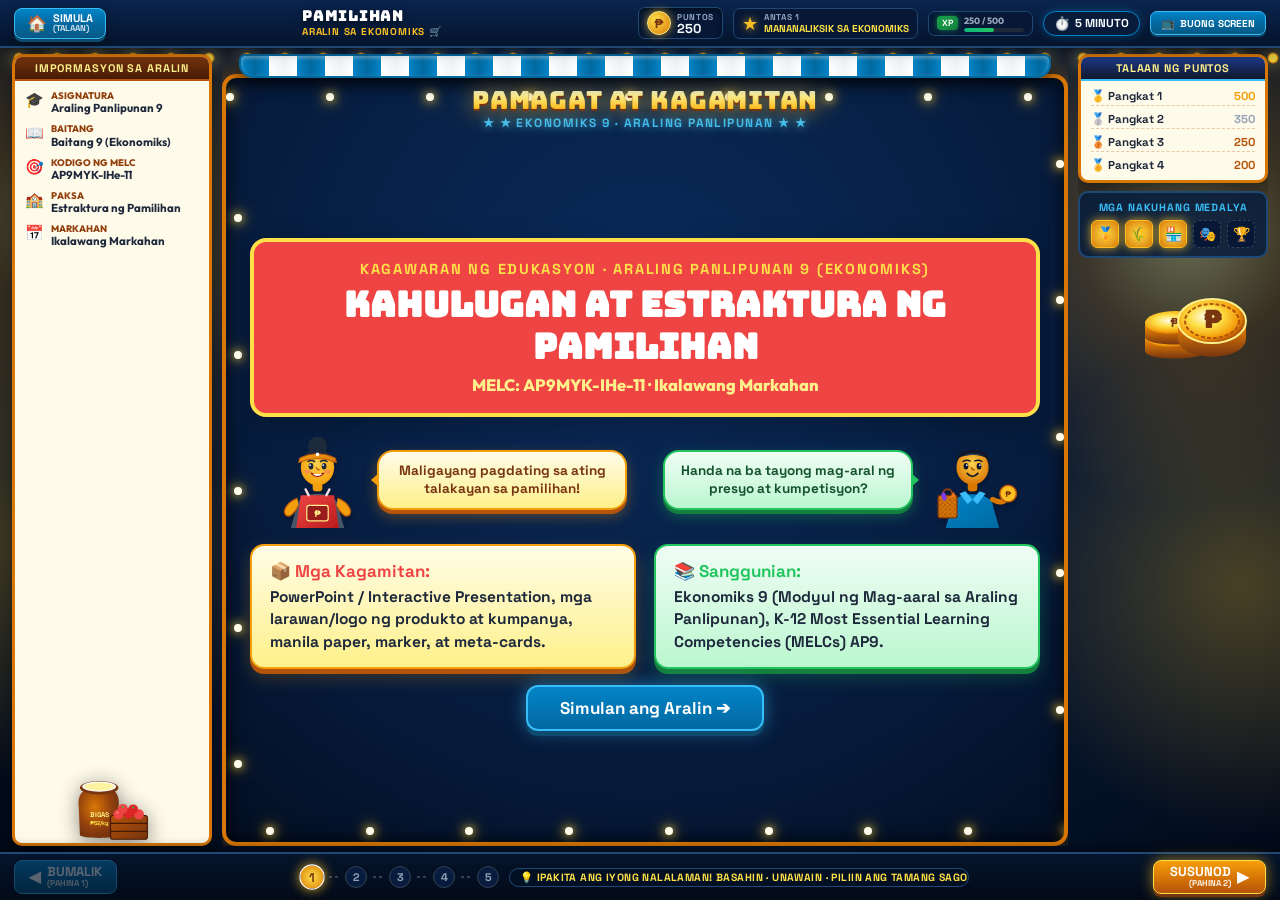
==== commit 123a5e10: "feat(i18n): Gawing purong Filipino ang lahat ng teksto at UI sa aplikasyon" ====
--- a/index.html
+++ b/index.html
@@ -3,8 +3,8 @@
 <head>
   <meta charset="UTF-8">
   <meta name="viewport" content="width=device-width, initial-scale=1.0">
-  <title>Marketplace Economics Quest · Kahulugan at Estraktura ng Pamilihan (Ekonomiks 9)</title>
-  <meta name="description" content="DepEd Grade 9 Araling Panlipunan Interactive Presentation: Marketplace Economics Quest.">
+  <title>Aralin sa Ekonomiks · Kahulugan at Estraktura ng Pamilihan (Baitang 9)</title>
+  <meta name="description" content="DepEd Baitang 9 Araling Panlipunan Interaktibong Presentasyon: Kahulugan at Estraktura ng Pamilihan.">
 
   <!-- Google Fonts: Space Grotesk, Bungee, Outfit -->
   <link rel="preconnect" href="https://fonts.googleapis.com">
@@ -23,7 +23,7 @@
   <div id="appViewport">
     <!-- Floating Fullscreen Exit Notice -->
     <div id="fullscreenExitNotice">
-      <span>✕ Umalis sa Present Mode (o pindutin ang Esc)</span>
+      <span>✕ Umalis sa Buong Screen (o pindutin ang Esc)</span>
     </div>
 
     <!-- Fixed 16:9 Stage Container (1280x720) -->
@@ -40,16 +40,16 @@
         <button class="hud-btn-home" onclick="App.jumpToId('menu')" title="Bumalik sa Talaan ng Aralin">
           <span class="hud-home-icon">🏠</span>
           <div class="hud-home-text">
-            <span class="hud-home-main">HOME</span>
-            <span class="hud-home-sub">(MENU)</span>
+            <span class="hud-home-main">SIMULA</span>
+            <span class="hud-home-sub">(TALAAN)</span>
           </div>
         </button>
 
         <!-- Marketplace Economics Quest Title Badge -->
         <div class="hud-title-badge">
           <div class="hud-title-text">
-            <span class="hud-title-main">MARKETPLACE</span>
-            <span class="hud-title-sub">ECONOMICS QUEST 🛒</span>
+            <span class="hud-title-main">PAMILIHAN</span>
+            <span class="hud-title-sub">ARALIN SA EKONOMIKS 🛒</span>
           </div>
         </div>
 
@@ -59,7 +59,7 @@
           <div class="hud-widget">
             <div class="hud-coin-icon">₱</div>
             <div class="hud-stat-meta">
-              <span class="hud-stat-label">SCORE</span>
+              <span class="hud-stat-label">PUNTOS</span>
               <span class="hud-stat-value" id="hudScoreVal">250</span>
             </div>
           </div>
@@ -68,8 +68,8 @@
           <div class="hud-level-badge">
             <span class="hud-star-icon">★</span>
             <div class="hud-stat-meta">
-              <span class="hud-stat-label">LEVEL <span id="hudLevelNum">1</span></span>
-              <span class="hud-level-role">ECONOMICS EXPLORER</span>
+              <span class="hud-stat-label">ANTAS <span id="hudLevelNum">1</span></span>
+              <span class="hud-level-role">MANANALIKSIK SA EKONOMIKS</span>
             </div>
           </div>
 
@@ -89,13 +89,13 @@
           <!-- 4. Timer Pill -->
           <div class="hud-timer-pill">
             <span class="hud-timer-icon">⏱️</span>
-            <span>5 MINS</span>
+            <span>5 MINUTO</span>
           </div>
 
           <!-- Fullscreen Toggle -->
-          <button class="hud-btn-fs" id="presentModeBtn" title="I-present nang Fullscreen (F)">
+          <button class="hud-btn-fs" id="presentModeBtn" title="I-present nang Buong Screen (F)">
             <span>📺</span>
-            <span class="hud-fs-label">FULLSCREEN</span>
+            <span class="hud-fs-label">BUONG SCREEN</span>
           </button>
         </div>
       </header>
@@ -108,27 +108,27 @@
         <!-- LEFT COLUMN: LESSON INFO TABLET -->
         <aside class="sidebar-tablet-left">
           <div class="tablet-header-tag">
-            LESSON INFO
+            IMPORMASYON SA ARALIN
           </div>
           <div class="tablet-content-body">
             <div class="tablet-info-row">
               <span class="tablet-icon">🎓</span>
               <div>
-                <div class="tablet-label">Subject</div>
+                <div class="tablet-label">Asignatura</div>
                 <div>Araling Panlipunan 9</div>
               </div>
             </div>
             <div class="tablet-info-row">
               <span class="tablet-icon">📖</span>
               <div>
-                <div class="tablet-label">Grade Level</div>
+                <div class="tablet-label">Baitang</div>
                 <div>Baitang 9 (Ekonomiks)</div>
               </div>
             </div>
             <div class="tablet-info-row">
               <span class="tablet-icon">🎯</span>
               <div>
-                <div class="tablet-label">MELC Code</div>
+                <div class="tablet-label">Kodigo ng MELC</div>
                 <div>AP9MYK-IHe-11</div>
               </div>
             </div>
@@ -163,7 +163,7 @@
 
             <!-- Dynamic Marquee Header Title -->
             <div class="marquee-header-wrap">
-              <div class="marquee-main-title" id="marqueeTitle">EVALUATION QUEST!</div>
+              <div class="marquee-main-title" id="marqueeTitle">PAGTATAYA SA ARALIN!</div>
               <div class="marquee-sub-title" id="marqueeSubtitle">★ ★ PILIIN ANG TAMANG SAGOT! ★ ★</div>
             </div>
 
@@ -179,7 +179,7 @@
           <!-- Leaderboard Tablet -->
           <div class="leaderboard-tablet">
             <div class="tablet-header-tag leaderboard-header-tag">
-              LEADERBOARD
+              TALAAN NG PUNTOS
             </div>
             <div class="leaderboard-list" id="leaderboardList">
               <div class="lb-row">
@@ -203,13 +203,13 @@
 
           <!-- Badges Earned Container -->
           <div class="badges-container">
-            <div class="badges-header">BADGES EARNED</div>
+            <div class="badges-header">MGA NAKUHANG MEDALYA</div>
             <div class="badge-slots-row">
-              <div class="badge-slot earned" title="Pagsusuri Champion">🏅</div>
-              <div class="badge-slot earned" title="Sorting Master">🌾</div>
-              <div class="badge-slot earned" title="Market Explorer">🏪</div>
-              <div class="badge-slot" title="Roleplay Artist">🎭</div>
-              <div class="badge-slot" title="Quiz Ace">🏆</div>
+              <div class="badge-slot earned" title="Kampeon sa Pagsusuri">🏅</div>
+              <div class="badge-slot earned" title="Dalubhasa sa Pag-uuri">🌾</div>
+              <div class="badge-slot earned" title="Mananaliksik sa Pamilihan">🏪</div>
+              <div class="badge-slot" title="Mahusay sa Dula-dulaan">🎭</div>
+              <div class="badge-slot" title="Henyo sa Pagsusulit">🏆</div>
             </div>
           </div>
 
@@ -227,8 +227,8 @@
         <button class="btn-arcade-blue" id="prevBtn" onclick="App.prevSlide()">
           <span class="btn-arcade-arrow">◀</span>
           <div class="btn-arcade-col-left">
-            <span>BACK</span>
-            <span class="btn-arcade-page-back" id="backPageLabel">(PAGE 1)</span>
+            <span>BUMALIK</span>
+            <span class="btn-arcade-page-back" id="backPageLabel">(PAHINA 1)</span>
           </div>
         </button>
 
@@ -249,15 +249,15 @@
 
           <!-- Glowing Marquee Ticker -->
           <div class="bottom-ticker-wrap">
-            <span>💡 SHOW WHAT YOU KNOW! BASAHIN · UNAWAIN · PILIIN ANG TAMANG SAGOT!</span>
+            <span>💡 IPAKITA ANG IYONG NALALAMAN! BASAHIN · UNAWAIN · PILIIN ANG TAMANG SAGOT!</span>
           </div>
         </div>
 
         <!-- Glowing Golden-Amber Next Button -->
         <button class="btn-arcade-gold" id="nextBtn" onclick="App.nextSlide()">
           <div class="btn-arcade-col-right">
-            <span>NEXT</span>
-            <span class="btn-arcade-page-next" id="nextPageLabel">(PAGE 2)</span>
+            <span>SUSUNOD</span>
+            <span class="btn-arcade-page-next" id="nextPageLabel">(PAHINA 2)</span>
           </div>
           <span class="btn-arcade-arrow">▶</span>
         </button>
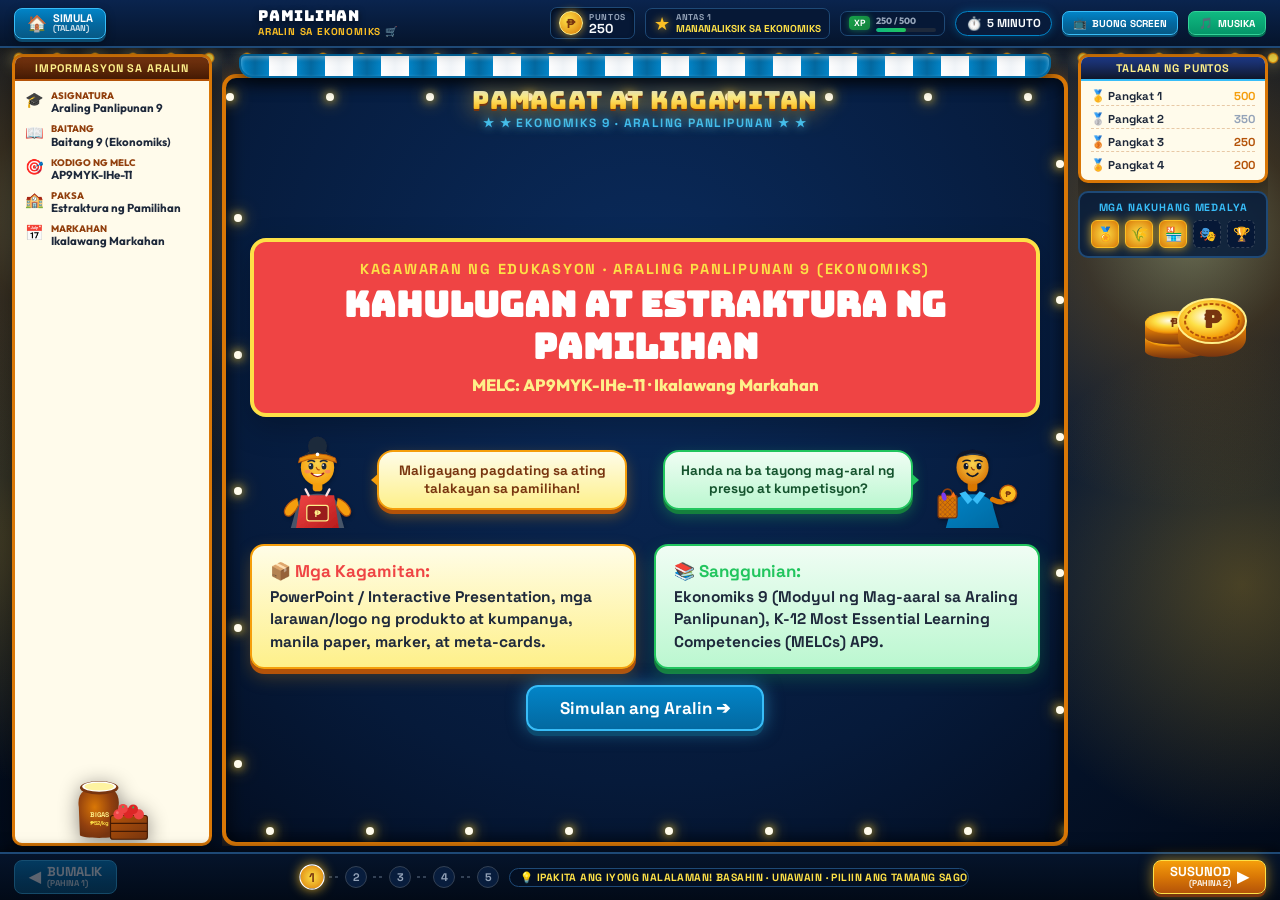
==== commit b6d85e86: "feat(audio): Magdagdag ng background music para sa mga interaktibong laro lamang na may HUD control" ====
--- a/index.html
+++ b/index.html
@@ -97,6 +97,12 @@
             <span>📺</span>
             <span class="hud-fs-label">BUONG SCREEN</span>
           </button>
+
+          <!-- Music Toggle Button -->
+          <button class="hud-btn-music" id="musicToggleBtn" onclick="App.toggleMusic()" title="I-on o I-off ang Musika (M)">
+            <span id="musicToggleIcon">🎵</span>
+            <span class="hud-music-label" id="musicToggleLabel">MUSIKA</span>
+          </button>
         </div>
       </header>
 
@@ -269,6 +275,12 @@
   <!-- Draggable Ghost for Pointer DnD -->
   <div id="dragGhost"></div>
 
+  <!-- Game Background Music (Interactive Games Only) -->
+  <audio id="gameBgmAudio" loop preload="auto">
+    <source src="audio/game-bgm.mp3" type="audio/mpeg">
+    <source src="audio/game-bgm.webm" type="audio/webm">
+  </audio>
+
   <!-- Modular Scripts -->
   <script src="js/data.js"></script>
   <script src="js/mascots.js"></script>
--- a/css/main.css
+++ b/css/main.css
@@ -410,6 +410,50 @@
 .hud-btn-fs:hover {
   transform: translateY(-1px);
   box-shadow: 0 3px 0 var(--btn-blue-edge), 0 0 10px rgba(56, 189, 248, 0.5);
+}
+
+/* Music Toggle Button */
+.hud-btn-music {
+  background: linear-gradient(180deg, #10B981 0%, #059669 100%);
+  color: #FFFFFF;
+  border: 1.5px solid #34D399;
+  border-radius: 7px;
+  padding: 4px 10px;
+  font-family: 'Space Grotesk', sans-serif;
+  font-size: 11px;
+  font-weight: 800;
+  cursor: pointer;
+  display: flex;
+  align-items: center;
+  gap: 5px;
+  box-shadow: 0 2px 0 #047857;
+  transition: all 0.2s ease;
+}
+
+.hud-btn-music.is-muted {
+  background: linear-gradient(180deg, #64748B 0%, #475569 100%);
+  border-color: #94A3B8;
+  box-shadow: 0 2px 0 #334155;
+  opacity: 0.85;
+}
+
+.hud-btn-music.is-playing {
+  animation: hudMusicPulse 2s infinite ease-in-out;
+}
+
+@keyframes hudMusicPulse {
+  0%, 100% { box-shadow: 0 2px 0 #047857, 0 0 8px rgba(52, 211, 153, 0.4); }
+  50% { box-shadow: 0 2px 0 #047857, 0 0 16px rgba(52, 211, 153, 0.85); }
+}
+
+.hud-btn-music:hover {
+  transform: translateY(-1px);
+  box-shadow: 0 3px 0 #047857, 0 0 10px rgba(52, 211, 153, 0.6);
+}
+
+.hud-music-label {
+  font-size: 10px;
+  font-weight: 900;
 }
 
 /* ============================================================
